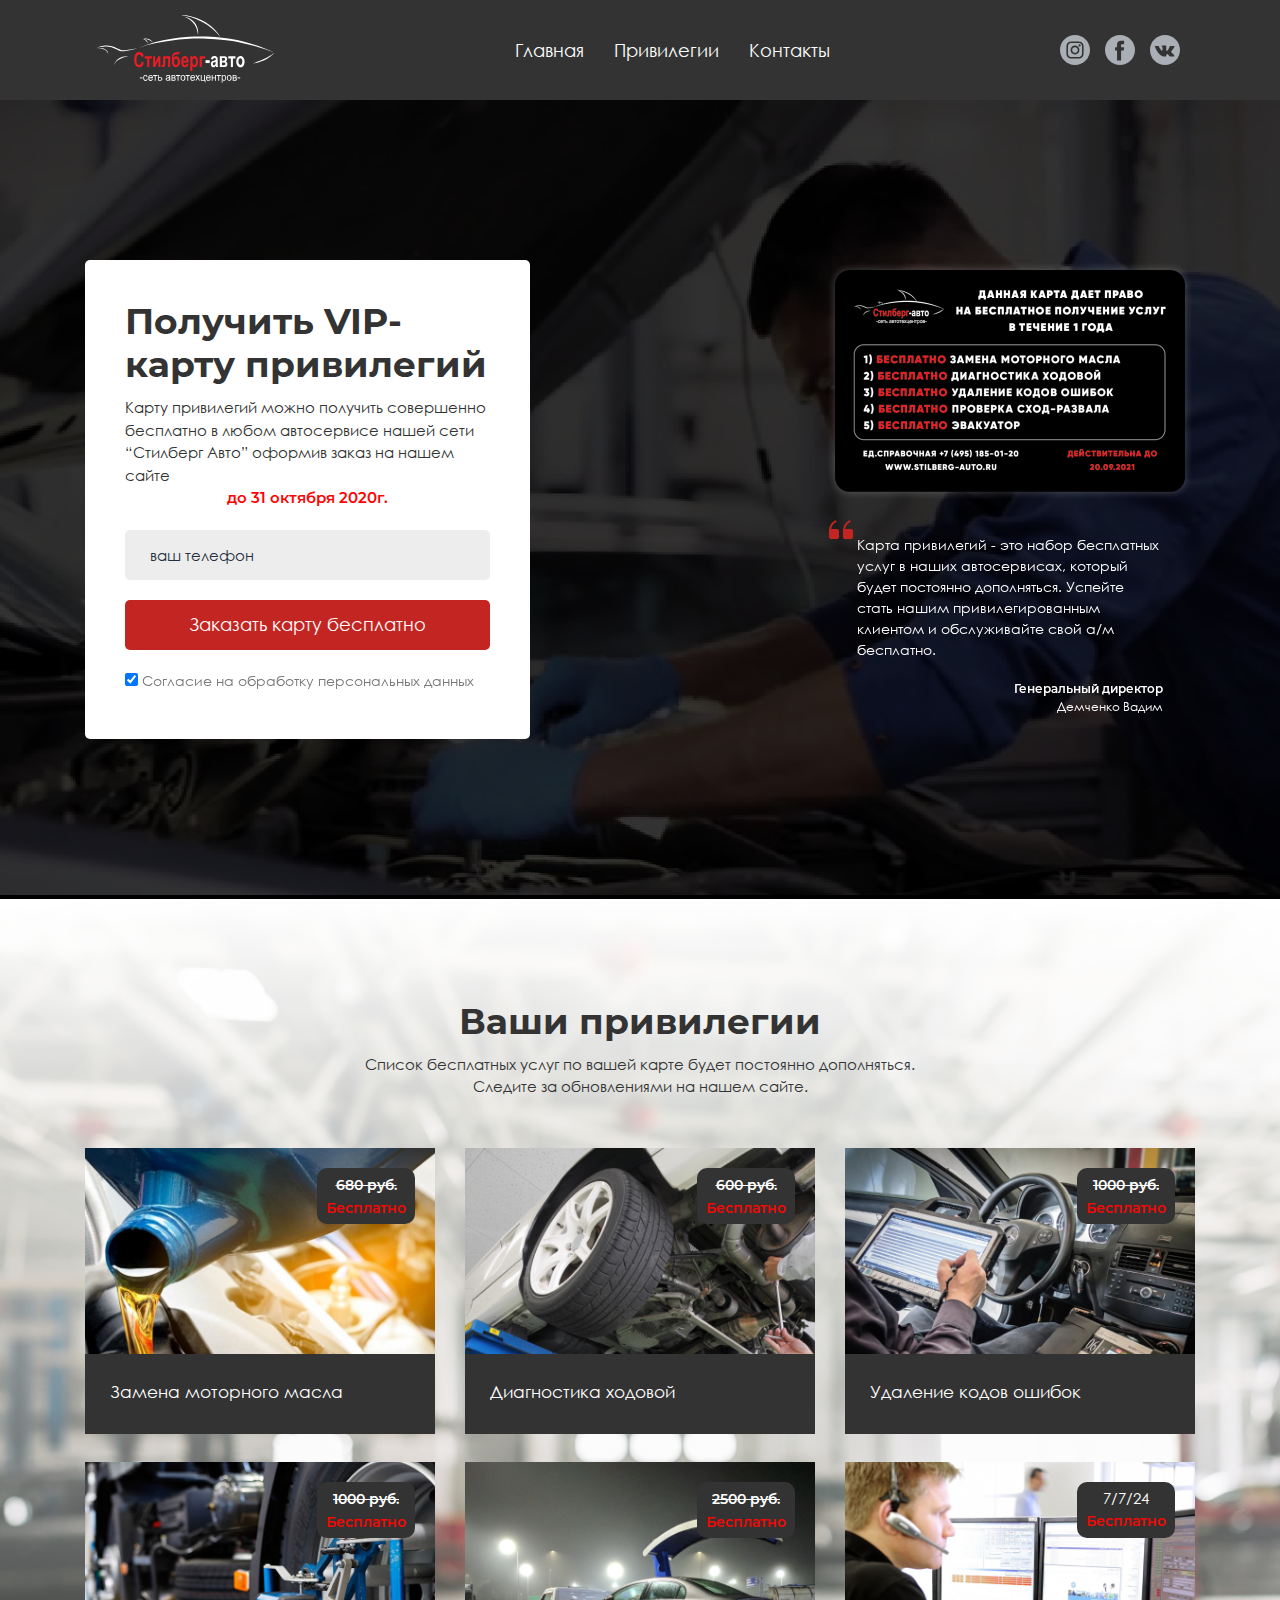
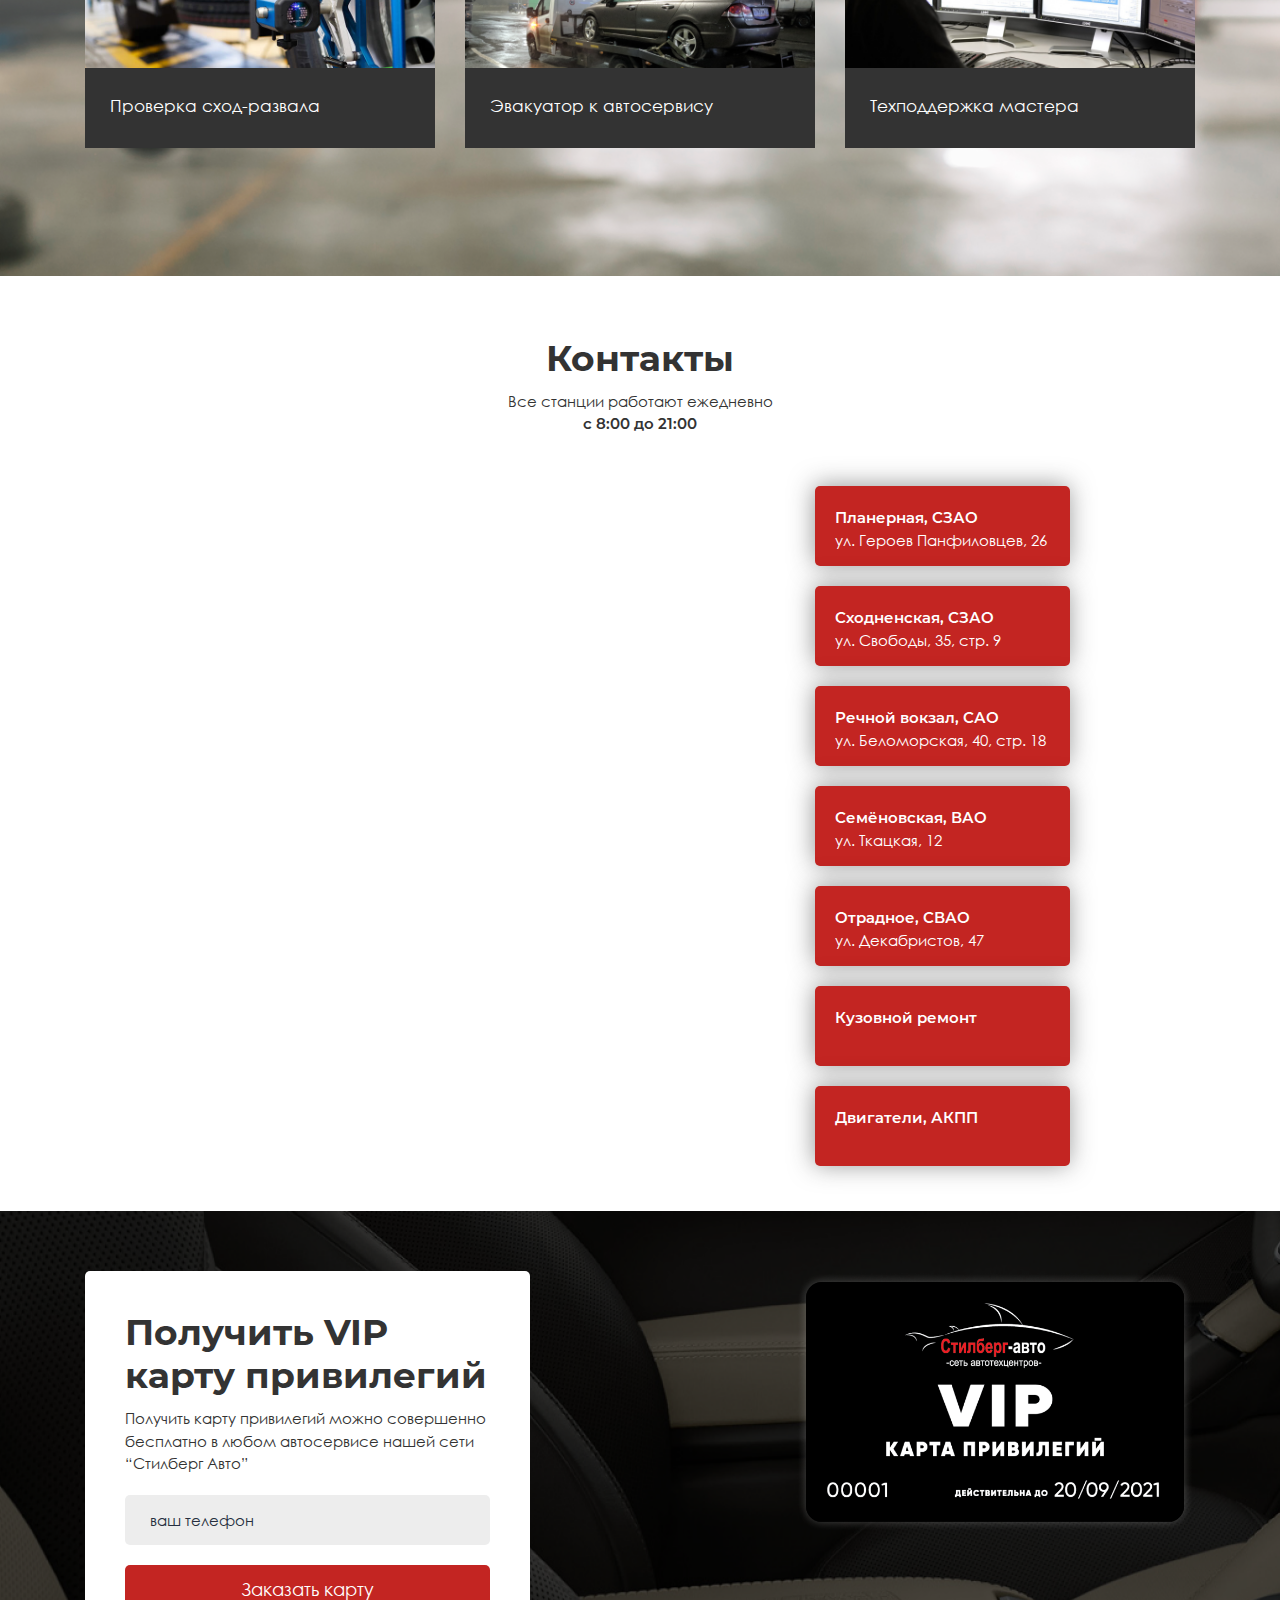
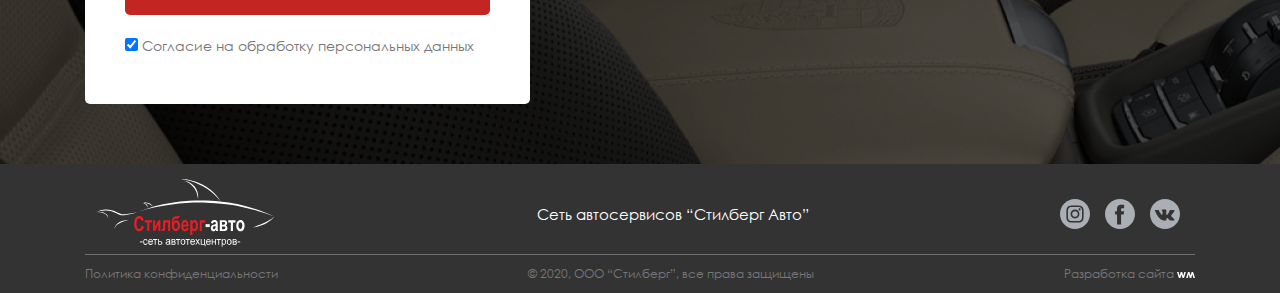
==== index.html @ 97302e5d "start" ====
<!doctype html>
<html lang="ru-RU">
  <head>
    <!-- Required meta tags -->
    <meta charset="UTF-8">
    <meta name="viewport" content="width=device-width, initial-scale=1, shrink-to-fit=no">

    <!-- Bootstrap CSS -->
    <link rel="stylesheet" href="https://maxcdn.bootstrapcdn.com/bootstrap/4.0.0/css/bootstrap.min.css" integrity="sha384-Gn5384xqQ1aoWXA+058RXPxPg6fy4IWvTNh0E263XmFcJlSAwiGgFAW/dAiS6JXm" crossorigin="anonymous">
    <link rel="stylesheet" id="my-style-css" href="../css/style.css?ver=1.0.1" media="all">
    <link rel="stylesheet" id="my-media-css" href="../css/media.css?ver=1.0.1" media="all">
<!-- Yandex.Metrika counter -->
<script type="text/javascript" >
   (function(m,e,t,r,i,k,a){m[i]=m[i]||function(){(m[i].a=m[i].a||[]).push(arguments)};
   m[i].l=1*new Date();k=e.createElement(t),a=e.getElementsByTagName(t)[0],k.async=1,k.src=r,a.parentNode.insertBefore(k,a)})
   (window, document, "script", "https://mc.yandex.ru/metrika/tag.js", "ym");

   ym(66832330, "init", {
        clickmap:true,
        trackLinks:true,
        accurateTrackBounce:true,
        webvisor:true
   });
</script>
<noscript><div><img src="https://mc.yandex.ru/watch/66832330" style="position:absolute; left:-9999px;" alt="" /></div></noscript>
<meta name="yandex-verification" content="88c72ab38e4fb3da" />
<!-- /Yandex.Metrika counter -->
    
    <title>VIP карта привилегий сети автосервисов Стилберг Авто</title>
    <script src="https://ajax.googleapis.com/ajax/libs/jquery/1.9.1/jquery.min.js"></script>
    <script src="feedback/js/feedback.js"></script>
    <script src="feedback/js/jquery.arcticmodal.js"></script>
    <script src="feedback/js/jquery.jgrowl.js"></script>
	<script type="text/javascript">
	$(document).ready(function() {
		$(document).on('click', '.modal_btn', function(){
			$('#small-modal').arcticmodal();
		});
	});
    </script>
    <link rel="stylesheet" type="text/css" href="feedback/css/jquery.arcticmodal.css">
    <link rel="stylesheet" type="text/css" href="feedback/css/jquery.jgrowl.css">
    <link rel="stylesheet" href="https://cdnjs.cloudflare.com/ajax/libs/font-awesome/4.7.0/css/font-awesome.min.css">
  </head>
  <body class="body">
    <section class="bt_top">
    <script>
      $(document).ready(function() { 
        var button = $('#button-up');	
        $(window).scroll (function () {
          if ($(this).scrollTop () > 300) {
            button.fadeIn();
          } else {
            button.fadeOut();
          }
      });	 
      button.on('click', function(){
      $('body, html').animate({
      scrollTop: 0
      }, 800);
      return false;
      });		 
      });
      </script>	
    <div id="button-up">
      <i class="fa fa-chevron-up"></i>	
  </div>
</section>
      <header class="header" id="header">
      <div class="container">
        <div class="row">
  <div class="col-12">
    <div class="header__content">
      <div class="header__left1">
        <a href="/">Стилберг-Авто</a>
      </div>  

      <div class="header__left">
        <a href="/"><img src="../images/logo-01.svg"></a>
      </div>  
    <nav class="header__center">
      <ul class="main-menu__list">
        <li class="main-menu__item">
          <a href="/" class="main-menu__link">Главная</a>
        </li>
        <li class="main-menu__item">
          <a href="../#privileg" class="main-menu__link">Привилегии</a>
        </li>
        <li class="main-menu__item">
          <a href="../#contacts" class="main-menu__link">Контакты</a>
        </li>
      </ul>
    </nav>
    <div class="header__right">
      <a href="https://www.instagram.com/stilberg_auto/" class="header__right__social__link" target="_blank">
      <img src="../images/social__instagram.svg"></a>
      <a href="https://www.facebook.com/groups/stilberg.auto/" class="header__right__social__link" target="_blank">
        <img src="../images/social__facebook.svg"></a>
        <a href="https://vk.com/stilberg.auto" class="header__right__social__link" target="_blank">
          <img src="../images/social__vk.svg"></a>
        
    </div>
  </div>
  </div>
        </div>
      </div>  
      </header>
      
  <section class="intro">
    <div class="video-bg">
      <video data-src="/images/01.webm" class="resize-element" autoplay loop muted playsinline width="1920" height="920">
        <source src="/images/01.mp4" type="video/mp4">
        <source src="/images/01.webm" type="video/webm">
      </video>
    </div><div class="container">
  <div class="row">
    <div class="col-12">
    <div class="intro__top">
      <div class="intro__right1">
        <img src="../images/vip-card.png" style="width: 370px; height: 242px;">
        <div class="slogan"><img src="../images/quotes.svg">
          <div class="gendir">Карта привилегий - это набор бесплатных услуг в наших автосервисах, который будет постоянно дополняться. Успейте стать нашим привилегированным клиентом и обслуживайте свой а/м бесплатно.
            <div class="podpis"><span style="font-family: 'Montserrat SemiBold';">Генеральный директор</span><br/>
              Демченко Вадим</div>
            </div>
            
        </div>
      </div>

      <div class="intro__left">
        <div class="form__title">Получить VIP-карту привилегий</div>
        <div class="form__subtitle">Карту привилегий можно получить совершенно бесплатно в любом автосервисе нашей сети “Стилберг Авто” оформив заказ на нашем сайте <br/><div style="text-align: center;"><span style="font-family: 'Montserrat SemiBold'; color: rgb(255, 2, 2);">до 31 октября 2020г.</span></div></div>
        <form action="" name="form-1"> 
          <fieldset>
                    <input type="text" class="input_phone tell" name="tell" placeholder="ваш телефон">
                    <input class="button feedback" name="send" type="button" value="Заказать карту бесплатно" onclick="ym(66832330,'reachGoal','goal'); return true;">
        </fieldset>
        
        <div class="soglasie">
          <label class="checkbox">
            <input type="checkbox" value="да" name="checkbox" checked="checked">
        </label>
        <a style="color: #787676;" href="../privacy/">Согласие на обработку персональных данных</a></div></form>
</div>
      <div class="intro__right">
        <img src="../images/vip-card.png" style="width: 370px; height: 242px;">
        <div class="slogan"><img src="../images/quotes.svg">
          <div class="gendir">Карта привилегий - это набор бесплатных услуг в наших автосервисах, который будет постоянно дополняться. Успейте стать нашим привилегированным клиентом и обслуживайте свой а/м бесплатно.
            <div class="podpis"><span style="font-family: 'Montserrat SemiBold';">Генеральный директор</span><br/>
              Демченко Вадим</div>
            </div>
            
        </div>
      </div>
    </div>  
    </div>
  </div>
</div>
  </section>
  <section class="privileg" id="privileg">
    <div class="container">
      <div class="row">
        <div class="col-12">
          <div class="title">Ваши привилегии</div>
          <div class="subtitle">Список бесплатных услуг по вашей карте будет постоянно дополняться.<br/> Следите за обновлениями на нашем сайте.</div>
        </div>
      </div>
    </div>
    <div class="container">
      <div class="row">            
        <div class="col-12 col-sm-12 col-md-6 col-lg-4">
          <div class="oil_p priv_p"><div class="free"><span class="old">680 руб.</span> <span class="bpltn">Бесплатно</span></div><div class="blya"><div class="title-bg"><div class="uslugi">Замена моторного масла</div></div></div>
        </div></div>
        <div class="col-12 col-sm-12 col-md-6 col-lg-4">
          <div class="diag_p priv_p"><div class="free"><span class="old">600 руб.</span> <span class="bpltn">Бесплатно</span></div><div class="blya"><div class="title-bg"><div class="uslugi">Диагностика ходовой</div></div></div>
        </div></div>
        <div class="col-12 col-sm-12 col-md-6 col-lg-4">
          <div class="oshib_p priv_p"><div class="free"><span class="old">1000 руб.</span> <span class="bpltn">Бесплатно</span></div><div class="blya"><div class="title-bg"><div class="uslugi">Удаление кодов ошибок</div></div></div>
        </div></div>
        <div class="col-12 col-sm-12 col-md-6 col-lg-4">
          <div class="shod_p priv_p"><div class="free"><span class="old">1000 руб.</span> <span class="bpltn">Бесплатно</span></div><div class="blya"><div class="title-bg"><div class="uslugi">Проверка сход-развала</div></div></div>
        </div></div>
        <div class="col-12 col-sm-12 col-md-6 col-lg-4">
          <div class="evak_p priv_p"><div class="free"><span class="old">2500 руб.</span> <span class="bpltn">Бесплатно</span></div><div class="blya"><div class="title-bg"><div class="uslugi">Эвакуатор к автосервису</div></div></div>
        </div></div>
        <div class="col-12 col-sm-12 col-md-6 col-lg-4">
          <div class="podd_p priv_p"><div class="free"><span>7/7/24</span> <span class="bpltn">Бесплатно</span></div><div class="blya"><div class="title-bg"><div class="uslugi">Техподдержка мастера</div></div></div>
        </div></div>    
  </div>
    </div>
      </section>
  <section class="contacts" id="contacts">
        <div class="container">
          <div class="row">
            <div class="col-12">
              <div class="title">Контакты</div>
              <div class="subtitle">Все станции работают ежедневно  <br/><span style="font-family: 'Montserrat SemiBold';">с 8:00 до 21:00</span><h5 style="color: #f50505;" id="result"></h5></div>
              
            </div>
          </div>
        </div>
          

          <script src="https://api-maps.yandex.ru/2.1?apikey=cd802a21-f28a-44de-ae68-65e94659f142&load=package.full&lang=ru_RU">
          </script>
          
          <script type="text/javascript">
          
            ymaps.ready(init);
            function init() {
            var result = document.getElementById('result'), // для отладки
          
              // в этой версии координаты просто элементы массива (и они поменяны местами)
              destinations = {
                'Автосервис Речной вокзал': [55.865889, 37.484442],
                'Автосервис Южное Тушино': [55.842610, 37.443946],
                'Кузовной ремонт': [55.854587, 37.407780],
                'Автосервис Северное Тушино': [55.854587, 37.407780],
                'Автосервис Семёновская': [55.786095, 37.728011],
                'Автосервис Отрадное': [55.858837, 37.622747],
                'Двигатели, АКПП': [55.865889, 37.484442]
              },
              // Создание экземпляра карты и его привязка к контейнеру с
              // заданным id ("map").
              myMap = new ymaps.Map('map', {
                // При инициализации карты обязательно нужно указать
                // её центр и коэффициент масштабирования.
                center: destinations['Автосервис Речной вокзал'], // Москва
                zoom: 13,
                controls: ['default', 'routeButtonControl'],
              });
          
              myMap.behaviors.disable('scrollZoom');
          // Размещение геообъекта на карте.
          myMap.geoObjects.add(new ymaps.Placemark([55.865889, 37.484442], {
                balloonContent: 'Автосервис<br>на Беломорской<br><a class="tell" href="tel:+7 (495) 181-10-61"><strong>+7 (495) 181-10-61</strong></a>'
              }, {
                iconColor: 'red'
              }))
              .add(new ymaps.Placemark([55.842610, 37.443946], {
                balloonContent: 'Автосервис<br>Сходненская<br><a class="tell" href="tel:+7 (495) 255-52-94"><strong>+7 (495) 255-52-94</strong></a>'
              }, {
                iconColor: 'red'
              }))
              .add(new ymaps.Placemark([55.854587, 37.407780], {
                balloonContent: 'Автосервис<br>Планерная<br><a class="tell" href="tel:+7 (495) 255-52-93"><strong>+7 (495) 255-52-93</strong></a>'
              }, {
                iconColor: 'red'
              }))
              .add(new ymaps.Placemark([55.786095, 37.728011], {
                balloonContent: 'Автосервис<br>Семёновская<br><a class="tell" href="tel:+7 (495) 021-11-13"><strong>+7 (495) 021-11-13</strong></a>'
              }, {
                iconColor: 'red'
              }))
              .add(new ymaps.Placemark([55.858837, 37.622747], {
                balloonContent: 'Автосервис<br>Отрадное<br><a class="tell" href="tel:+7 (495) 106-11-67"><strong>+7 (495) 106-11-67</strong>'
              }, {
                iconColor: 'red'
              }))

              ;
            // все ок
            //result.textContent = 'map init';
          
            // куда скакать
            function clickGoto() {
          
              // город
              var pos = this.getAttribute('data-goto'); // или this.getAttribute('title')
              result.textContent = pos;
          
              // переходим по координатам
              myMap.panTo(destinations[pos], {
                flying: 1
              });
          
              return false;
            }
          
            // навешиваем обработчики
            var col = document.getElementsByClassName('goto');
            for (var i = 0, n = col.length; i < n; ++i) {
              col[i].onclick = clickGoto;
              result.textContent = 'Автосервис Речной вокзал';
            }
          }
          </script>
<div class="map">	
	<div class="wrp">
		<a href="#\" class="goto" data-goto="Автосервис Северное Тушино" title="Северное Тушино"><div id="btm" class="map-box">
      <span style="font-family: 'Montserrat SemiBold';">Планерная, СЗАО</span><br/>
      <span>ул. Героев Панфиловцев, 26</span>
    </div></a>
    <a href="#\" class="goto" data-goto="Автосервис Южное Тушино" title="Южное Тушино"><div id="btm" class="map-box2">
      <span style="font-family: 'Montserrat SemiBold';">Сходненская, СЗАО</span><br/>
      <span>ул. Свободы, 35, стр. 9</span>
    </div></a>
    <a href="#\" class="goto" data-goto="Автосервис Речной вокзал" title="Речной вокзал"><div id="btm" class="map-box3">
      <span style="font-family: 'Montserrat SemiBold';">Речной вокзал, САО</span><br/>
      <span>ул. Беломорская, 40, стр. 18</span>
		</div></a>
    <a href="#\" class="goto" data-goto="Автосервис Семёновская" title="Семёновская"><div id="btm" class="map-box4">
      <span style="font-family: 'Montserrat SemiBold';">Семёновская, ВАО</span><br/>
      <span>ул. Ткацкая, 12</span>
		</div></a>
    <a href="#\" class="goto" data-goto="Автосервис Отрадное" title="Отрадное"><div id="btm" class="map-box5">
      <span style="font-family: 'Montserrat SemiBold';">Отрадное, СВАО</span><br/>
      <span>ул. Декабристов, 47</span>
		</div></a>
    <a href="#\" class="goto" data-goto="Кузовной ремонт" title="Кузовной ремонт"><div id="btm" class="map-box6">
      <span style="font-family: 'Montserrat SemiBold';">Кузовной ремонт</span><br/>      
		</div></a>
    <a href="#\" class="goto" data-goto="Двигатели, АКПП" title="Двигатели, АКПП"><div id="btm" class="map-box7">
      <span style="font-family: 'Montserrat SemiBold';">Двигатели, АКПП</span><br/>      
		</div></a>


	</div>
	<div id="map"></div>
</div>            
            
            
            
        </section> 
  <section class="post">
          <div class="container">
            <div class="row">
              <div class="col-12">
                <div class="intro__top">
                  <div class="intro__bottom">
                    <div class="form__title">Получить VIP карту привилегий</div>
                    <div class="form__subtitle">Получить карту привилегий можно совершенно бесплатно в любом автосервисе нашей сети “Стилберг Авто”</div>
                    <form action="" name="form-1"> 
                      <fieldset>
                                <input type="text" class="input_phone tell" name="tell" placeholder="ваш телефон">
                                <input class="button feedback" name="send" type="button" value="Заказать карту" onclick="ym(66832330,'reachGoal','goal1'); return true;">
                    </fieldset>
                    
                    <div class="soglasie">
                      <label class="checkbox">
                        <input type="checkbox" value="да" name="checkbox" checked="checked">
                    </label>
                    <a style="color: #787676;" href="../privacy/">Согласие на обработку персональных данных</a></div></form>
                              </div>
                  <div class="bibika">
                  
                  </div>
                </div>  
              
              </div>
            </div>
          </div>
  </section>  
  <section class="footer">
    <div class="container">
      <div class="row">
        <div class="col-12">
          <div class="header__content">
            <div class="header__left2">
              <a href="/"><img src="../images/logo-01.svg"></a>
            </div>  
          <div class="f_title">Сеть автосервисов “Стилберг Авто”</div>
          <div class="header__right">
            <a href="https://www.instagram.com/stilberg_auto/" class="header__right__social__link" target="_blank">
            <img src="../images/social__instagram.svg"></a>
            <a href="https://www.facebook.com/groups/stilberg.auto/" class="header__right__social__link" target="_blank">
              <img src="../images/social__facebook.svg"></a>
              <a href="https://vk.com/stilberg.auto" class="header__right__social__link" target="_blank">
                <img src="../images/social__vk.svg"></a>
              
          </div>
        </div>  
        <div class="line"></div>
<div class="copyright"><div><a style="color: #787676;" href="../privacy/">Политика конфиденциальности</a></div><div>© 2020, ООО “Стилберг”, все права защищены</div>
<a href="https://gloomberg.ru/" target="_blank" style="color: #787676;"  onclick="ym(66832330,'reachGoal','goal2'); return true;"><div>Разработка сайта <img style="width: 18px; height: 6px;" src="../images/webMACTEP.svg"></div></a>
        </div>
      </div>
    </div>
    </div>
      </section> 



</body>
</html>
---- css/style.css ----
/*Fonts*/ 
@font-face {
	font-family: 'Century Gothic';
	src: url('../fonts/Century-Gothic.ttf') format('truetype');
}
@font-face {
	font-family: 'Century Gothic Bold';
	src: url('../fonts/Century-Gothic-Bold.ttf') format('truetype');
}
@font-face {
	font-family: 'Montserrat Bold';
	src: url('../fonts/Montserrat-Bold.otf') format('opentype');
}
@font-face {
	font-family: 'Montserrat SemiBold';
	src: url('../fonts/Montserrat-SemiBold.otf') format('opentype');
}

/*Specification*/
html, body {
    max-width: 100%;
    overflow-x: hidden;
}
button:active, button:hover, button:focus, 
input:active, input:hover, input:focus, 
textarea:active, textarea:hover, textarea:focus, .slick-slide{
    outline: 0;
    outline-offset: 0;
}
li{
	list-style-type: none;
}
body{
    font-family: 'Century Gothic';
    font-size: 15px;
	color: #333333;
}
input:-internal-autofill-selected {
    background-color: none !important;
    background-image: none !important;
    color: -internal-light-dark-color(black, white) !important;
}
ul{
	padding: 0;
	margin: 0;
}
a, a:hover{
	text-decoration: none;
    color: white;
}
.pushy{
	background: white !important;
	color: #262f40 !important;
}
.pushy a{
	color: #262f40 !important;
}
.pushy-link a{
	 display:block;
	  width:100%;
	  height:100%; 	  
}
.pushy-link a:hover{
	color: #F56048 !important;
}
.pushy-btn{
    display: none;
}
::-webkit-input-placeholder {
	text-align:left;
}
:-moz-placeholder { /* Firefox 18- */
   text-align:left;  
}
::-moz-placeholder {  /* Firefox 19+ */
   text-align:left; 
}
:-ms-input-placeholder {  
   text-align:left; 
}
::-webkit-input-placeholder { /* WebKit browsers */
    color:    #262f40;
}
:-moz-placeholder { /* Mozilla Firefox 4 to 18 */
    color:    #262f40;
}
::-moz-placeholder { /* Mozilla Firefox 19+ */
    color:    #262f40;
}
:-ms-input-placeholder { /* Internet Explorer 10+ */
    color:    #262f40;
}
.relative{
    position: relative;
}
/*header*/
.header{
    background: #333333;
    color: white; 
    padding: 10px 0 10px 0;
}
.header__content{
    display: flex;
    align-items: center;
    justify-content: space-between;
}

.main-menu__list{
	display: flex;
    align-items: center;
    justify-content: center;
}
.main-menu__item{
	margin-right: 30px;
	font-size: 18px;
}
.main-menu__item:last-child{
    margin-right: 0;
}
.main-menu__link{
    color: white;
    font-family: 'Century Gothic';
}
.main-menu__link:hover{
    color: #F56048;
    transition: 0.2s;
}
.header__right{
    display: flex;
    align-items: center;
}
.header__right__social__link{
margin-right: 15px;
}
.intro{	
    /*background-image: url(../images/header__bg.png);
    background-repeat: no-repeat;
	background-position: center 0;
	background-size: auto 100%;*/
	background-color: #000;
	padding: 160px 0 160px 0;
}
.intro__top{	
	display: flex;
	justify-content: space-between;

}
.intro__left{	
		width: 445px;
		border-radius: 5px;
		background-color: #ffffff;
		padding: 40px;
	
}
.intro__bottom{	
	width: 445px;
	border-radius: 5px;
	background-color: #ffffff;
	padding: 40px;

}

.form__title{
	font-family: 'Montserrat Bold';
	font-style: normal;
	font-weight: 600;
	font-size: 36px;
	line-height: 1.2;
	color: #333333;
}
.form__subtitle{
	margin-top: 10px;
}
.input_phone{
	background-color: #EDEDED;
	border: none;
	margin-top: 20px;
	width: 100%;
	height: 50px;
	border-radius: 5px;
	padding-left: 25px;
}
.button{
	border: none;
	width: 100%;
    height: 50px;
    border-radius: 5px;
	background-color: #c32522;
  font-size: 18px;
  color: #ffffff;
  margin-top: 20px;
}
.button:hover{
	background-color: #333333;
}
.soglasie{
	margin-top: 20px;
	font-size: 14px;
}
.s_link{
	color: #c32522;
}
.s_link:hover{
	color: #36b105;
}
.slogan{
	display: flex;
	align-items: flex-start;
    margin-bottom: 10px;
}
.gendir{
	font-size: 14px;
	width: 306px;
	color: #fff;
	margin-top: 20px;
}
.podpis{
	font-size: 12px;
	text-align: right;
	margin-top: 20px;
}
.privileg{
	background-image: url(../images/bg_privileg.png);
	background-position: center 0;
	background-size: auto 100%;
    padding: 100px 0 130px 0;
}
.title{
	text-align: center;	
    font-family: 'Montserrat Bold';
    font-style: normal;
    font-weight: 600;
    font-size: 36px;
    line-height: 44px;
}
.subtitle{
	text-align: center;	
	margin-top: 10px;
	margin-bottom: 20px;
}
.priv_p{
	position: relative;
	height: 284px;
    color: white;
	margin-top: 30px;
	padding-top: 20px;
}
.oil_p{
	background-image: url(../images/oil.png);
	background-size: 100%;
}
.diag_p{
	background-image: url(../images/diag.png);
	background-size: 100%;
}
.oshib_p{
	background-image: url(../images/oshib.png);
	background-size: 100%;
}
.shod_p{
	background-image: url(../images/shod.png);
	background-size: 100%;
}
.evak_p{
	background-image: url(../images/evak.png);
	background-size: 100%;
}
.podd_p{
	background-image: url(../images/podd.png);
	background-size: 100%;
}
.title-bg {
	width: 100%;
	height: 80px;
	/*opacity: 0.9;*/
	background-color: #333333;
	padding: 25px;	
  }
.uslugi{
  font-size: 17px;
}
.free {
	width: 98px;
	height: 56px;
	border-radius: 10px;
	background-color: #333333;
	margin-left: auto;
	margin-right: 20px;
	text-align: center;
	padding-top: 5px;
}  
.blya{
	height: 210px;
	display: flex;
	align-items: flex-end;
	justify-content: center;	
}
.old{
	text-decoration-line: line-through;
	font-size: 14px;
	font-family: 'Montserrat SemiBold';
}
.bpltn{
	font-size: 14px;
	font-family: 'Montserrat SemiBold';
	color: #f00905;
}
.contacts{
	padding-top: 60px;
}
.maps{
	display: flex;
	align-items: flex-end;
	justify-content: center;	

}
.services{
	width: 255px;
	height: 80px;
	border-radius: 5px;
	border: solid 1px #ffffff;
	background-color: #c32522;
	z-index: 100;
}
.wrp {
	max-width: 900px;
	margin: 0 auto;
	position: relative;
}
.map-box { 
	position: absolute;
	top: 30px;
	right: 20px; 
	padding: 20px;
	width: 255px;
	height: 80px;
	border-radius: 5px;
	background-color: #c32522;	z-index: 100;
	box-shadow: -1px -1px 24px 0px rgba(50, 50, 50, 0.5);
	color: #ffffff;
}
.map-box2 { 
	position: absolute;
	top: 130px;
	right: 20px; 
	padding: 20px;
	width: 255px;
	height: 80px;
	border-radius: 5px;
	background-color: #c32522;	z-index: 100;
	box-shadow: -1px -1px 24px 0px rgba(50, 50, 50, 0.5);
	color: #ffffff;
}
.map-box3 { 
	position: absolute;
	top: 230px;
	right: 20px; 
	padding: 20px;
	width: 255px;
	height: 80px;
	border-radius: 5px;
	background-color: #c32522;	z-index: 100;
	box-shadow: -1px -1px 24px 0px rgba(50, 50, 50, 0.5);
	color: #ffffff;
}
.map-box4 { 
	position: absolute;
	top: 330px;
	right: 20px; 
	padding: 20px;
	width: 255px;
	height: 80px;
	border-radius: 5px;
	background-color: #c32522;	z-index: 100;
	box-shadow: -1px -1px 24px 0px rgba(50, 50, 50, 0.5);
	color: #ffffff;
}
.map-box5 { 
	position: absolute;
	top: 430px;
	right: 20px; 
	padding: 20px;
	width: 255px;
	height: 80px;
	border-radius: 5px;
	background-color: #c32522;	z-index: 100;
	box-shadow: -1px -1px 24px 0px rgba(50, 50, 50, 0.5);
	color: #ffffff;
}
.map-box6 { 
	position: absolute;
	top: 530px;
	right: 20px; 
	padding: 20px;
	width: 255px;
	height: 80px;
	border-radius: 5px;
	background-color: #c32522;	z-index: 100;
	box-shadow: -1px -1px 24px 0px rgba(50, 50, 50, 0.5);
	color: #ffffff;
}
.map-box7 { 
	position: absolute;
	top: 630px;
	right: 20px; 
	padding: 20px;
	width: 255px;
	height: 80px;
	border-radius: 5px;
	background-color: #c32522;	z-index: 100;
	box-shadow: -1px -1px 24px 0px rgba(50, 50, 50, 0.5);
	color: #ffffff;
}
#btm:hover{
	background-color: #333;
}
#map {
	width: 100%; 
	height: 755px;
}
.post{
	background-image: url(../images/header__bg.png);
	background-color: #101010;
	padding: 60px 0 60px 0;

}
.bibika{
	background: url(../images/~vip-card.png) no-repeat;
	background-size: contain;
	width: 400px;
}
.footer{
	background-color: #333333;
	padding: 10px 0 10px 0;
}
.f_title{
	color: #ffffff;
	text-align: center;
}
.line{
	width: 100%;
	border-bottom: 1px solid #6e6e6e;
}
.copyright{
	color: #787676;
	display: flex;
    align-items: center;
	justify-content: space-between;
	font-size: 12px;
	padding-top: 10px;
}
#button-up{
	display: none;
	position: fixed;
	left: 20px;
	bottom: 20px;			
	color: rgb(245, 3, 3);
	text-align: center;
	font-size: 40px;
	padding: 5px 15px 5px 15px;
	transition: .3s;
	z-index: 101;
	border-radius: 5px;

  }
   
  #button-up:hover{
	cursor: pointer;
	transition: .3s;
	color: #fff;
  }
  .privacy{
	  background-color: #fff;
	  padding: 40px;
  }
  .intro__right1{
	display: none;
	}
.intro__right{
	display: grid;
}
.header__left1{
	display: none;
	font-family: 'Montserrat SemiBold';
	font-size: 20px;
	margin-left: 20px;
}
.header__left{
  display: block;	
}
.video-bg video{
	position: absolute;
    top: 100px;
    left: 0;
    width: 100%;
   height: 795px;
    display: block;
    object-fit: cover;
    opacity: 0.2;
}
.tell{
	color: rgb(245, 3, 3);
}
.tell:hover{
	color: #333;
}
---- css/media.css ----
@media (max-width: 1199px){
  .form__title{
    font-size: 28px;
  }
  .video-bg video{
    height: 775px;
}
}
@media (max-width: 992px){
  .video-bg video{
    height: 1050px;
  }
  .bibika{
    display: none;    
}
.intro__top{
  flex-direction: column;
	align-items: center;
}
.post{
  padding: 60px 0 60px 0;

}
.intro{
  padding: 60px 0 60px 0;

}
.intro__right{
  display: none;
  }
  .intro__right1{
    display: block;
    }
    .podpis{
      margin-bottom: 20px;
    
    }
    
  }

@media (max-width: 768px){
  .video-bg video{
    height: 1045px;
  }
  .bibika{
    display: none;
  }
    .main-menu__list{
      display: none;
    }
    .sale__cont{
		max-width: 100%;
		width: 100%;
		padding-left: 0;
		padding-right: 0;
    }
    .intro__right{
      display: none;
      }
      .intro__right1{
        display: block;
        }
        .copyright{
          flex-flow: column;
        }
        .podpis{
          margin-bottom: 20px;
        
        }
        
              }
@media (max-width: 576px){
  .video-bg video{
    top: 50px;
    height: 1010px;
}

.main-menu__list{
    display: none;
}
.intro__left, .intro__bottom{	
  width: 370px;
  padding: 20px;

}
.form__title{
  font-size: 28px;
  text-align: center;
}
.form__subtitle{
  text-align: center;
}
.soglasie{
  font-size: 12px;
}
.f_title{
  display: none;

}
.map-box7, .map-box6, .map-box5, .map-box4, .map-box3, .map-box2, .map-box{
  width: 155px;
  font-size: 12px;
  padding: 10px;

} 
.intro__left{	
  background: linear-gradient(45deg, #EECFBA, #C5DDE8);
}
.copyright{
  flex-flow: column;
}
.intro__right{
display: none;
}
.intro__right1{
  display: block;
  }
.header__left{
  display: none;
}  
.header__left1{
	display: block;
}
.podpis{
  margin-bottom: 20px;

}
}
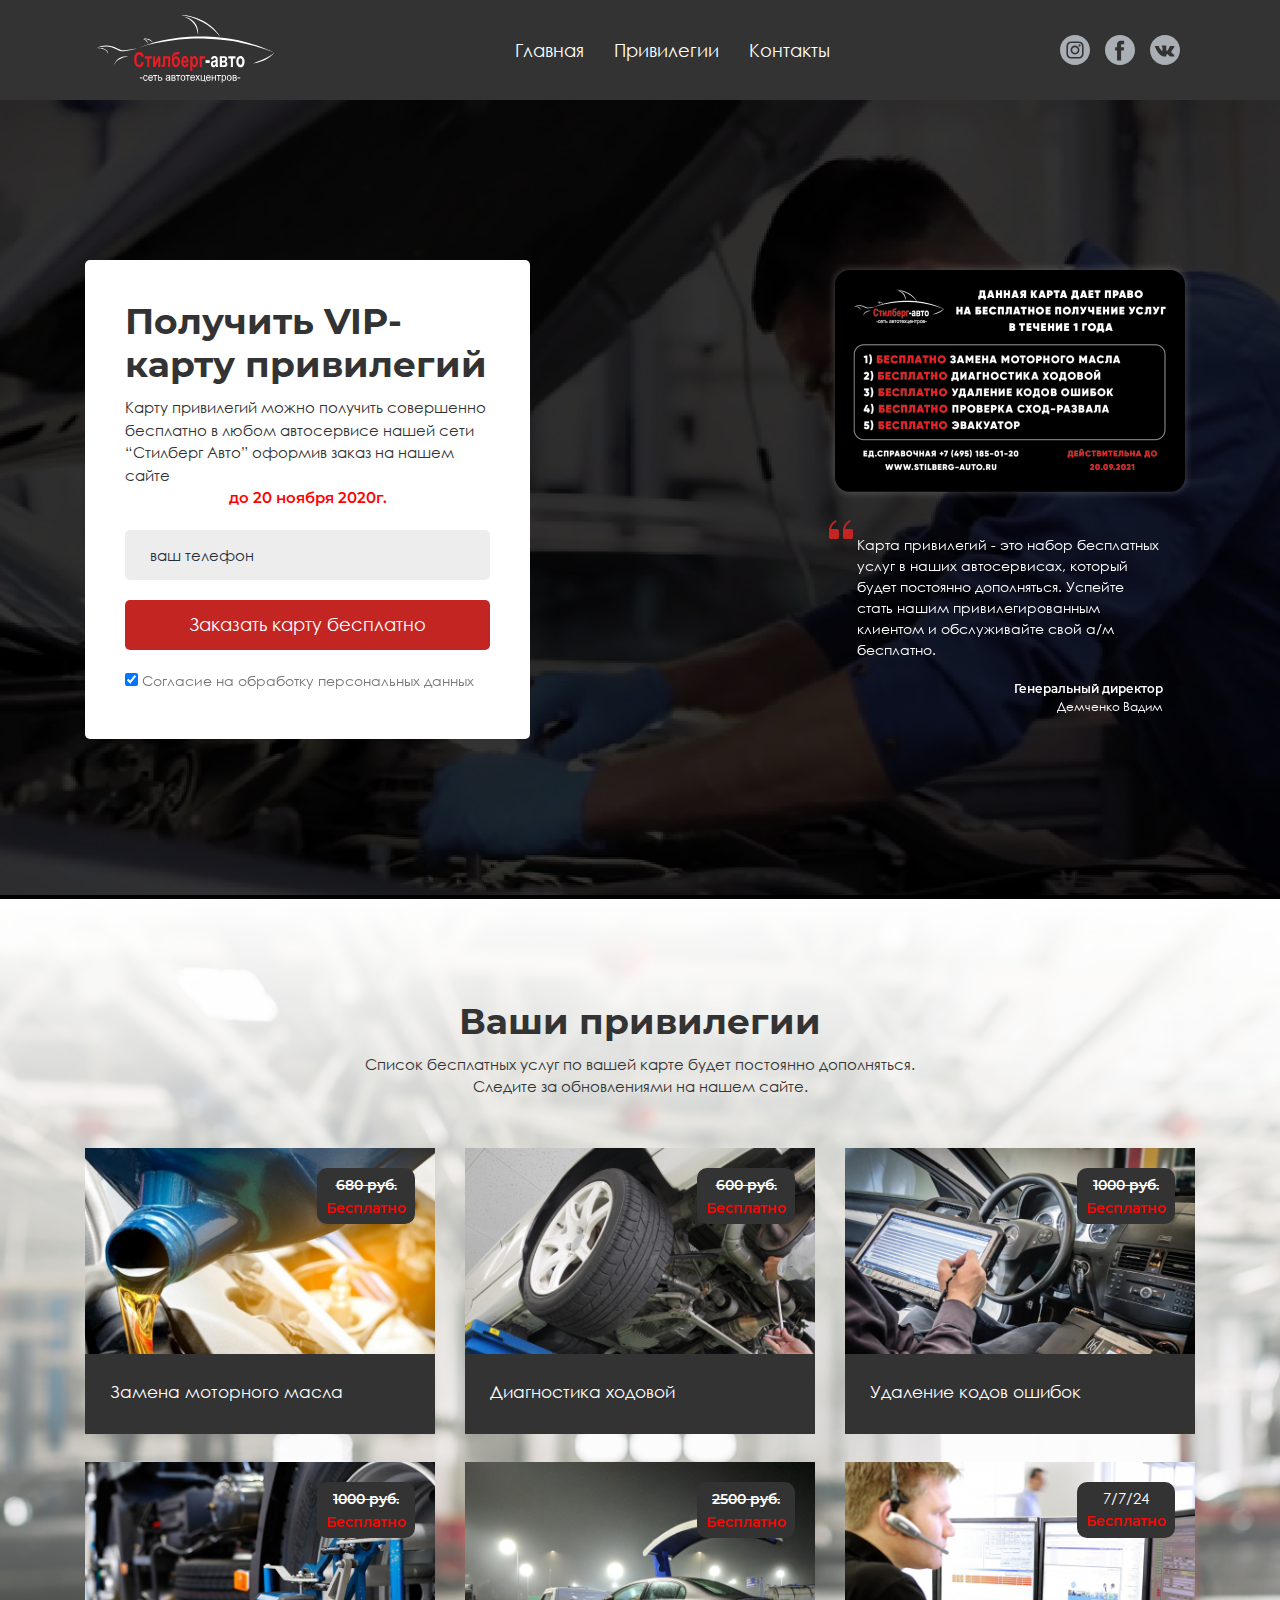
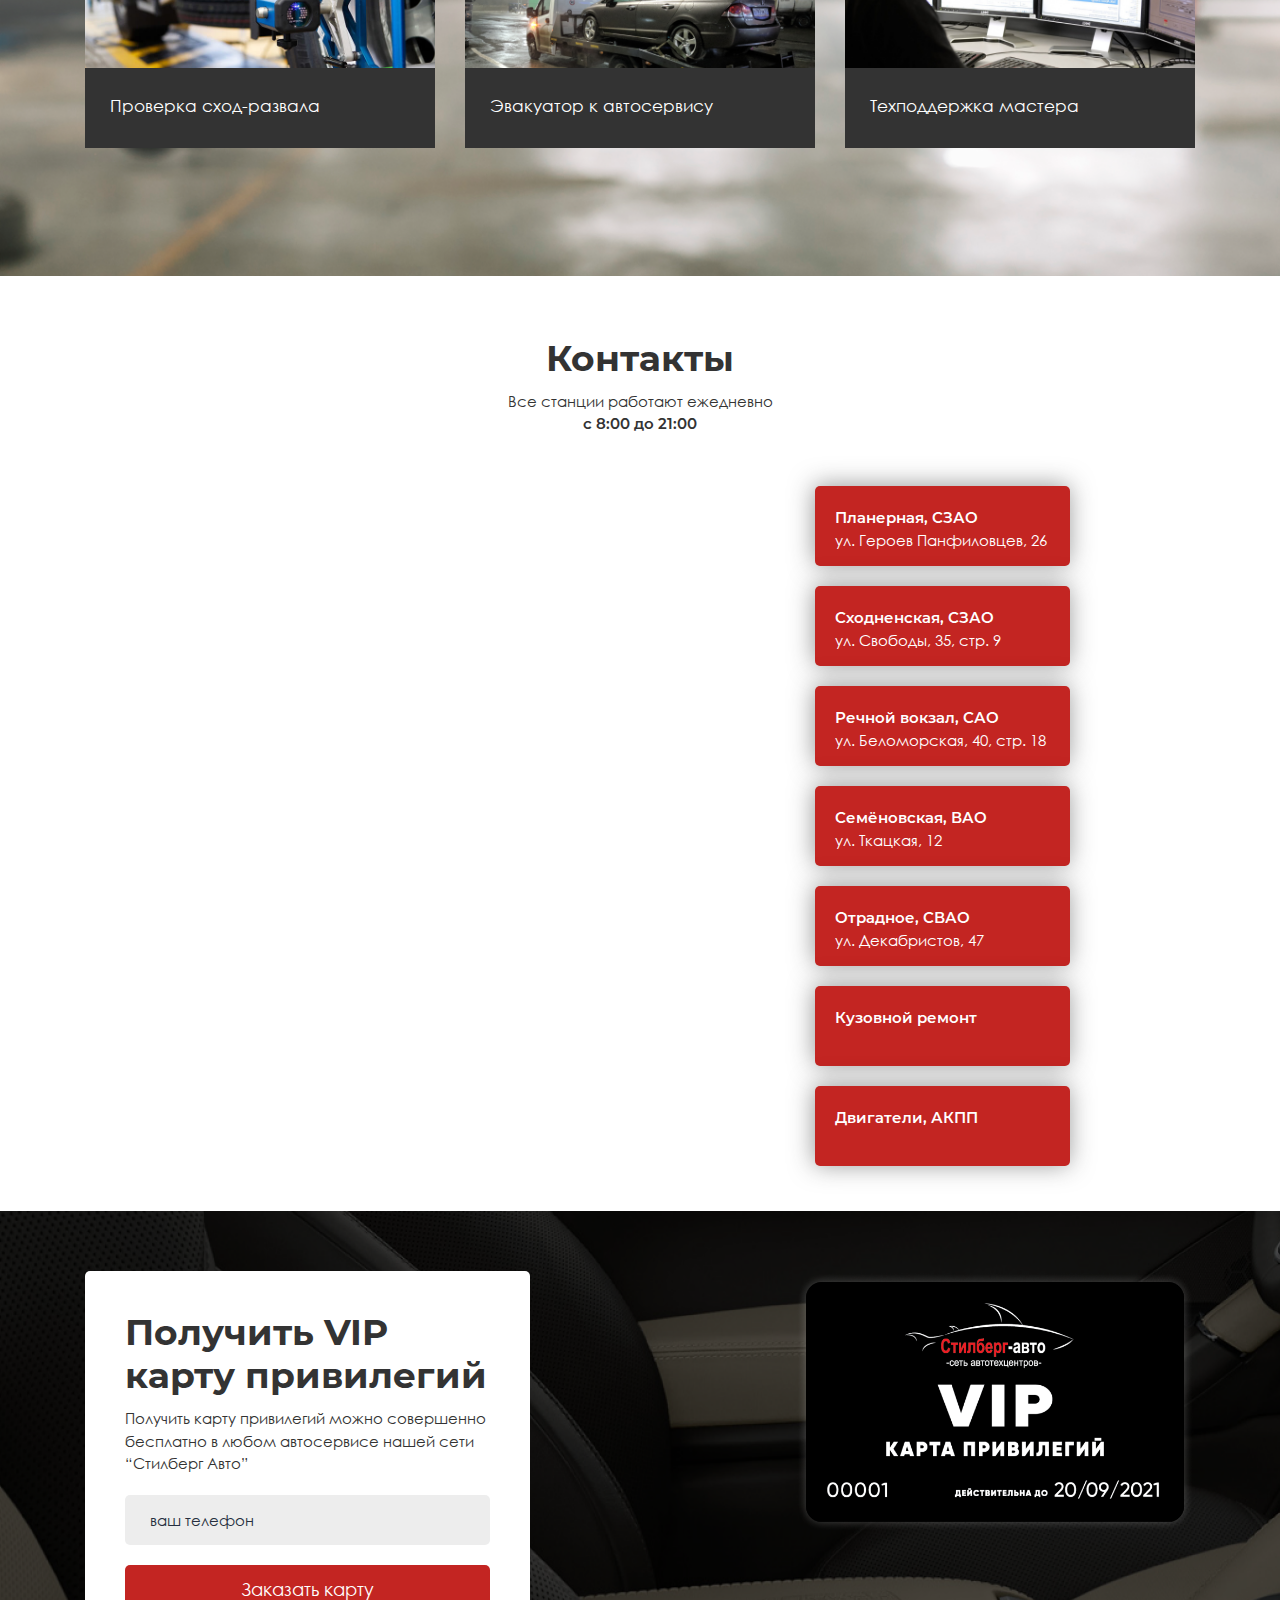
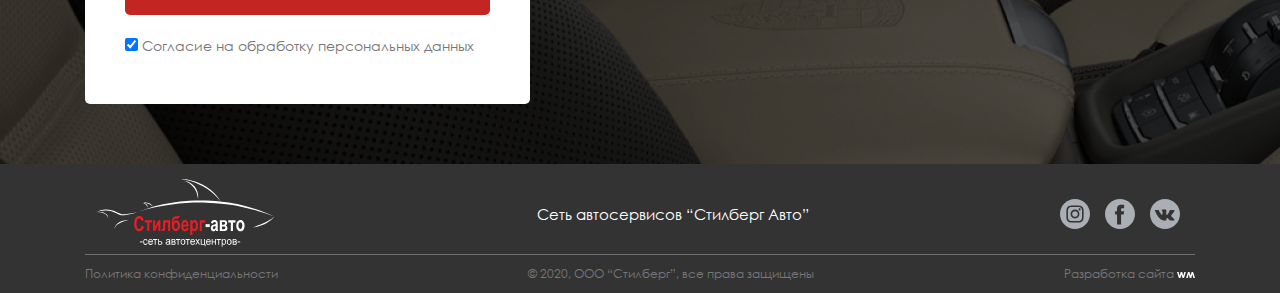
==== commit 43e816b8: "дата окончания акции" ====
--- a/index.html
+++ b/index.html
@@ -1,356 +1,442 @@
 <!doctype html>
 <html lang="ru-RU">
-  <head>
-    <!-- Required meta tags -->
-    <meta charset="UTF-8">
-    <meta name="viewport" content="width=device-width, initial-scale=1, shrink-to-fit=no">
-
-    <!-- Bootstrap CSS -->
-    <link rel="stylesheet" href="https://maxcdn.bootstrapcdn.com/bootstrap/4.0.0/css/bootstrap.min.css" integrity="sha384-Gn5384xqQ1aoWXA+058RXPxPg6fy4IWvTNh0E263XmFcJlSAwiGgFAW/dAiS6JXm" crossorigin="anonymous">
-    <link rel="stylesheet" id="my-style-css" href="../css/style.css?ver=1.0.1" media="all">
-    <link rel="stylesheet" id="my-media-css" href="../css/media.css?ver=1.0.1" media="all">
-<!-- Yandex.Metrika counter -->
-<script type="text/javascript" >
-   (function(m,e,t,r,i,k,a){m[i]=m[i]||function(){(m[i].a=m[i].a||[]).push(arguments)};
-   m[i].l=1*new Date();k=e.createElement(t),a=e.getElementsByTagName(t)[0],k.async=1,k.src=r,a.parentNode.insertBefore(k,a)})
-   (window, document, "script", "https://mc.yandex.ru/metrika/tag.js", "ym");
-
-   ym(66832330, "init", {
-        clickmap:true,
-        trackLinks:true,
-        accurateTrackBounce:true,
-        webvisor:true
-   });
-</script>
-<noscript><div><img src="https://mc.yandex.ru/watch/66832330" style="position:absolute; left:-9999px;" alt="" /></div></noscript>
-<meta name="yandex-verification" content="88c72ab38e4fb3da" />
-<!-- /Yandex.Metrika counter -->
-    
-    <title>VIP карта привилегий сети автосервисов Стилберг Авто</title>
-    <script src="https://ajax.googleapis.com/ajax/libs/jquery/1.9.1/jquery.min.js"></script>
-    <script src="feedback/js/feedback.js"></script>
-    <script src="feedback/js/jquery.arcticmodal.js"></script>
-    <script src="feedback/js/jquery.jgrowl.js"></script>
-	<script type="text/javascript">
-	$(document).ready(function() {
-		$(document).on('click', '.modal_btn', function(){
-			$('#small-modal').arcticmodal();
-		});
-	});
-    </script>
-    <link rel="stylesheet" type="text/css" href="feedback/css/jquery.arcticmodal.css">
-    <link rel="stylesheet" type="text/css" href="feedback/css/jquery.jgrowl.css">
-    <link rel="stylesheet" href="https://cdnjs.cloudflare.com/ajax/libs/font-awesome/4.7.0/css/font-awesome.min.css">
-  </head>
-  <body class="body">
-    <section class="bt_top">
+
+<head>
+  <!-- Required meta tags -->
+  <meta charset="UTF-8">
+  <meta name="viewport" content="width=device-width, initial-scale=1, shrink-to-fit=no">
+
+  <!-- Bootstrap CSS -->
+  <link rel="stylesheet" href="https://maxcdn.bootstrapcdn.com/bootstrap/4.0.0/css/bootstrap.min.css"
+    integrity="sha384-Gn5384xqQ1aoWXA+058RXPxPg6fy4IWvTNh0E263XmFcJlSAwiGgFAW/dAiS6JXm" crossorigin="anonymous">
+  <link rel="stylesheet" id="my-style-css" href="../css/style.css?ver=1.0.1" media="all">
+  <link rel="stylesheet" id="my-media-css" href="../css/media.css?ver=1.0.1" media="all">
+  <!-- Yandex.Metrika counter -->
+  <script type="text/javascript">
+    (function (m, e, t, r, i, k, a) {
+      m[i] = m[i] || function () { (m[i].a = m[i].a || []).push(arguments) };
+      m[i].l = 1 * new Date(); k = e.createElement(t), a = e.getElementsByTagName(t)[0], k.async = 1, k.src = r, a.parentNode.insertBefore(k, a)
+    })
+      (window, document, "script", "https://mc.yandex.ru/metrika/tag.js", "ym");
+
+    ym(66832330, "init", {
+      clickmap: true,
+      trackLinks: true,
+      accurateTrackBounce: true,
+      webvisor: true
+    });
+  </script>
+  <noscript>
+    <div><img src="https://mc.yandex.ru/watch/66832330" style="position:absolute; left:-9999px;" alt="" /></div>
+  </noscript>
+  <meta name="yandex-verification" content="88c72ab38e4fb3da" />
+  <!-- /Yandex.Metrika counter -->
+
+  <title>VIP карта привилегий сети автосервисов Стилберг Авто</title>
+  <script src="https://ajax.googleapis.com/ajax/libs/jquery/1.9.1/jquery.min.js"></script>
+  <script src="feedback/js/feedback.js"></script>
+  <script src="feedback/js/jquery.arcticmodal.js"></script>
+  <script src="feedback/js/jquery.jgrowl.js"></script>
+  <script type="text/javascript">
+    $(document).ready(function () {
+      $(document).on('click', '.modal_btn', function () {
+        $('#small-modal').arcticmodal();
+      });
+    });
+  </script>
+  <link rel="stylesheet" type="text/css" href="feedback/css/jquery.arcticmodal.css">
+  <link rel="stylesheet" type="text/css" href="feedback/css/jquery.jgrowl.css">
+  <link rel="stylesheet" href="https://cdnjs.cloudflare.com/ajax/libs/font-awesome/4.7.0/css/font-awesome.min.css">
+</head>
+
+<body class="body">
+  <section class="bt_top">
     <script>
-      $(document).ready(function() { 
-        var button = $('#button-up');	
-        $(window).scroll (function () {
-          if ($(this).scrollTop () > 300) {
+      $(document).ready(function () {
+        var button = $('#button-up');
+        $(window).scroll(function () {
+          if ($(this).scrollTop() > 300) {
             button.fadeIn();
           } else {
             button.fadeOut();
           }
-      });	 
-      button.on('click', function(){
-      $('body, html').animate({
-      scrollTop: 0
-      }, 800);
-      return false;
-      });		 
+        });
+        button.on('click', function () {
+          $('body, html').animate({
+            scrollTop: 0
+          }, 800);
+          return false;
+        });
       });
-      </script>	
+    </script>
     <div id="button-up">
-      <i class="fa fa-chevron-up"></i>	
-  </div>
-</section>
-      <header class="header" id="header">
-      <div class="container">
-        <div class="row">
-  <div class="col-12">
-    <div class="header__content">
-      <div class="header__left1">
-        <a href="/">Стилберг-Авто</a>
-      </div>  
-
-      <div class="header__left">
-        <a href="/"><img src="../images/logo-01.svg"></a>
-      </div>  
-    <nav class="header__center">
-      <ul class="main-menu__list">
-        <li class="main-menu__item">
-          <a href="/" class="main-menu__link">Главная</a>
-        </li>
-        <li class="main-menu__item">
-          <a href="../#privileg" class="main-menu__link">Привилегии</a>
-        </li>
-        <li class="main-menu__item">
-          <a href="../#contacts" class="main-menu__link">Контакты</a>
-        </li>
-      </ul>
-    </nav>
-    <div class="header__right">
-      <a href="https://www.instagram.com/stilberg_auto/" class="header__right__social__link" target="_blank">
-      <img src="../images/social__instagram.svg"></a>
-      <a href="https://www.facebook.com/groups/stilberg.auto/" class="header__right__social__link" target="_blank">
-        <img src="../images/social__facebook.svg"></a>
-        <a href="https://vk.com/stilberg.auto" class="header__right__social__link" target="_blank">
-          <img src="../images/social__vk.svg"></a>
-        
-    </div>
-  </div>
-  </div>
-        </div>
-      </div>  
-      </header>
-      
+      <i class="fa fa-chevron-up"></i>
+    </div>
+  </section>
+  <header class="header" id="header">
+    <div class="container">
+      <div class="row">
+        <div class="col-12">
+          <div class="header__content">
+            <div class="header__left1">
+              <a href="/">Стилберг-Авто</a>
+            </div>
+
+            <div class="header__left">
+              <a href="/"><img src="../images/logo-01.svg"></a>
+            </div>
+            <nav class="header__center">
+              <ul class="main-menu__list">
+                <li class="main-menu__item">
+                  <a href="/" class="main-menu__link">Главная</a>
+                </li>
+                <li class="main-menu__item">
+                  <a href="../#privileg" class="main-menu__link">Привилегии</a>
+                </li>
+                <li class="main-menu__item">
+                  <a href="../#contacts" class="main-menu__link">Контакты</a>
+                </li>
+              </ul>
+            </nav>
+            <div class="header__right">
+              <a href="https://www.instagram.com/stilberg_auto/" class="header__right__social__link" target="_blank">
+                <img src="../images/social__instagram.svg"></a>
+              <a href="https://www.facebook.com/groups/stilberg.auto/" class="header__right__social__link"
+                target="_blank">
+                <img src="../images/social__facebook.svg"></a>
+              <a href="https://vk.com/stilberg.auto" class="header__right__social__link" target="_blank">
+                <img src="../images/social__vk.svg"></a>
+
+            </div>
+          </div>
+        </div>
+      </div>
+    </div>
+  </header>
+
   <section class="intro">
     <div class="video-bg">
-      <video data-src="/images/01.webm" class="resize-element" autoplay loop muted playsinline width="1920" height="920">
+      <video data-src="/images/01.webm" class="resize-element" autoplay loop muted playsinline width="1920"
+        height="920">
         <source src="/images/01.mp4" type="video/mp4">
         <source src="/images/01.webm" type="video/webm">
       </video>
-    </div><div class="container">
-  <div class="row">
-    <div class="col-12">
-    <div class="intro__top">
-      <div class="intro__right1">
-        <img src="../images/vip-card.png" style="width: 370px; height: 242px;">
-        <div class="slogan"><img src="../images/quotes.svg">
-          <div class="gendir">Карта привилегий - это набор бесплатных услуг в наших автосервисах, который будет постоянно дополняться. Успейте стать нашим привилегированным клиентом и обслуживайте свой а/м бесплатно.
-            <div class="podpis"><span style="font-family: 'Montserrat SemiBold';">Генеральный директор</span><br/>
-              Демченко Вадим</div>
-            </div>
-            
-        </div>
-      </div>
-
-      <div class="intro__left">
-        <div class="form__title">Получить VIP-карту привилегий</div>
-        <div class="form__subtitle">Карту привилегий можно получить совершенно бесплатно в любом автосервисе нашей сети “Стилберг Авто” оформив заказ на нашем сайте <br/><div style="text-align: center;"><span style="font-family: 'Montserrat SemiBold'; color: rgb(255, 2, 2);">до 31 октября 2020г.</span></div></div>
-        <form action="" name="form-1"> 
-          <fieldset>
-                    <input type="text" class="input_phone tell" name="tell" placeholder="ваш телефон">
-                    <input class="button feedback" name="send" type="button" value="Заказать карту бесплатно" onclick="ym(66832330,'reachGoal','goal'); return true;">
-        </fieldset>
-        
-        <div class="soglasie">
-          <label class="checkbox">
-            <input type="checkbox" value="да" name="checkbox" checked="checked">
-        </label>
-        <a style="color: #787676;" href="../privacy/">Согласие на обработку персональных данных</a></div></form>
-</div>
-      <div class="intro__right">
-        <img src="../images/vip-card.png" style="width: 370px; height: 242px;">
-        <div class="slogan"><img src="../images/quotes.svg">
-          <div class="gendir">Карта привилегий - это набор бесплатных услуг в наших автосервисах, который будет постоянно дополняться. Успейте стать нашим привилегированным клиентом и обслуживайте свой а/м бесплатно.
-            <div class="podpis"><span style="font-family: 'Montserrat SemiBold';">Генеральный директор</span><br/>
-              Демченко Вадим</div>
-            </div>
-            
-        </div>
-      </div>
-    </div>  
-    </div>
-  </div>
-</div>
+    </div>
+    <div class="container">
+      <div class="row">
+        <div class="col-12">
+          <div class="intro__top">
+            <div class="intro__right1">
+              <img src="../images/vip-card.png" style="width: 370px; height: 242px;">
+              <div class="slogan"><img src="../images/quotes.svg">
+                <div class="gendir">Карта привилегий - это набор бесплатных услуг в наших автосервисах, который будет
+                  постоянно дополняться. Успейте стать нашим привилегированным клиентом и обслуживайте свой а/м
+                  бесплатно.
+                  <div class="podpis"><span style="font-family: 'Montserrat SemiBold';">Генеральный
+                      директор</span><br />
+                    Демченко Вадим</div>
+                </div>
+
+              </div>
+            </div>
+
+            <div class="intro__left">
+              <div class="form__title">Получить VIP-карту привилегий</div>
+              <div class="form__subtitle">Карту привилегий можно получить совершенно бесплатно в любом автосервисе нашей
+                сети “Стилберг Авто” оформив заказ на нашем сайте <br />
+                <div style="text-align: center;"><span
+                    style="font-family: 'Montserrat SemiBold'; color: rgb(255, 2, 2);">до 20 ноября 2020г.</span></div>
+              </div>
+              <form action="" name="form-1">
+                <fieldset>
+                  <input type="text" class="input_phone tell" name="tell" placeholder="ваш телефон">
+                  <input class="button feedback" name="send" type="button" value="Заказать карту бесплатно"
+                    onclick="ym(66832330,'reachGoal','goal'); return true;">
+                </fieldset>
+
+                <div class="soglasie">
+                  <label class="checkbox">
+                    <input type="checkbox" value="да" name="checkbox" checked="checked">
+                  </label>
+                  <a style="color: #787676;" href="../privacy/">Согласие на обработку персональных данных</a></div>
+              </form>
+            </div>
+            <div class="intro__right">
+              <img src="../images/vip-card.png" style="width: 370px; height: 242px;">
+              <div class="slogan"><img src="../images/quotes.svg">
+                <div class="gendir">Карта привилегий - это набор бесплатных услуг в наших автосервисах, который будет
+                  постоянно дополняться. Успейте стать нашим привилегированным клиентом и обслуживайте свой а/м
+                  бесплатно.
+                  <div class="podpis"><span style="font-family: 'Montserrat SemiBold';">Генеральный
+                      директор</span><br />
+                    Демченко Вадим</div>
+                </div>
+
+              </div>
+            </div>
+          </div>
+        </div>
+      </div>
+    </div>
   </section>
   <section class="privileg" id="privileg">
     <div class="container">
       <div class="row">
         <div class="col-12">
           <div class="title">Ваши привилегии</div>
-          <div class="subtitle">Список бесплатных услуг по вашей карте будет постоянно дополняться.<br/> Следите за обновлениями на нашем сайте.</div>
-        </div>
-      </div>
-    </div>
-    <div class="container">
-      <div class="row">            
-        <div class="col-12 col-sm-12 col-md-6 col-lg-4">
-          <div class="oil_p priv_p"><div class="free"><span class="old">680 руб.</span> <span class="bpltn">Бесплатно</span></div><div class="blya"><div class="title-bg"><div class="uslugi">Замена моторного масла</div></div></div>
-        </div></div>
-        <div class="col-12 col-sm-12 col-md-6 col-lg-4">
-          <div class="diag_p priv_p"><div class="free"><span class="old">600 руб.</span> <span class="bpltn">Бесплатно</span></div><div class="blya"><div class="title-bg"><div class="uslugi">Диагностика ходовой</div></div></div>
-        </div></div>
-        <div class="col-12 col-sm-12 col-md-6 col-lg-4">
-          <div class="oshib_p priv_p"><div class="free"><span class="old">1000 руб.</span> <span class="bpltn">Бесплатно</span></div><div class="blya"><div class="title-bg"><div class="uslugi">Удаление кодов ошибок</div></div></div>
-        </div></div>
-        <div class="col-12 col-sm-12 col-md-6 col-lg-4">
-          <div class="shod_p priv_p"><div class="free"><span class="old">1000 руб.</span> <span class="bpltn">Бесплатно</span></div><div class="blya"><div class="title-bg"><div class="uslugi">Проверка сход-развала</div></div></div>
-        </div></div>
-        <div class="col-12 col-sm-12 col-md-6 col-lg-4">
-          <div class="evak_p priv_p"><div class="free"><span class="old">2500 руб.</span> <span class="bpltn">Бесплатно</span></div><div class="blya"><div class="title-bg"><div class="uslugi">Эвакуатор к автосервису</div></div></div>
-        </div></div>
-        <div class="col-12 col-sm-12 col-md-6 col-lg-4">
-          <div class="podd_p priv_p"><div class="free"><span>7/7/24</span> <span class="bpltn">Бесплатно</span></div><div class="blya"><div class="title-bg"><div class="uslugi">Техподдержка мастера</div></div></div>
-        </div></div>    
-  </div>
-    </div>
-      </section>
+          <div class="subtitle">Список бесплатных услуг по вашей карте будет постоянно дополняться.<br /> Следите за
+            обновлениями на нашем сайте.</div>
+        </div>
+      </div>
+    </div>
+    <div class="container">
+      <div class="row">
+        <div class="col-12 col-sm-12 col-md-6 col-lg-4">
+          <div class="oil_p priv_p">
+            <div class="free"><span class="old">680 руб.</span> <span class="bpltn">Бесплатно</span></div>
+            <div class="blya">
+              <div class="title-bg">
+                <div class="uslugi">Замена моторного масла</div>
+              </div>
+            </div>
+          </div>
+        </div>
+        <div class="col-12 col-sm-12 col-md-6 col-lg-4">
+          <div class="diag_p priv_p">
+            <div class="free"><span class="old">600 руб.</span> <span class="bpltn">Бесплатно</span></div>
+            <div class="blya">
+              <div class="title-bg">
+                <div class="uslugi">Диагностика ходовой</div>
+              </div>
+            </div>
+          </div>
+        </div>
+        <div class="col-12 col-sm-12 col-md-6 col-lg-4">
+          <div class="oshib_p priv_p">
+            <div class="free"><span class="old">1000 руб.</span> <span class="bpltn">Бесплатно</span></div>
+            <div class="blya">
+              <div class="title-bg">
+                <div class="uslugi">Удаление кодов ошибок</div>
+              </div>
+            </div>
+          </div>
+        </div>
+        <div class="col-12 col-sm-12 col-md-6 col-lg-4">
+          <div class="shod_p priv_p">
+            <div class="free"><span class="old">1000 руб.</span> <span class="bpltn">Бесплатно</span></div>
+            <div class="blya">
+              <div class="title-bg">
+                <div class="uslugi">Проверка сход-развала</div>
+              </div>
+            </div>
+          </div>
+        </div>
+        <div class="col-12 col-sm-12 col-md-6 col-lg-4">
+          <div class="evak_p priv_p">
+            <div class="free"><span class="old">2500 руб.</span> <span class="bpltn">Бесплатно</span></div>
+            <div class="blya">
+              <div class="title-bg">
+                <div class="uslugi">Эвакуатор к автосервису</div>
+              </div>
+            </div>
+          </div>
+        </div>
+        <div class="col-12 col-sm-12 col-md-6 col-lg-4">
+          <div class="podd_p priv_p">
+            <div class="free"><span>7/7/24</span> <span class="bpltn">Бесплатно</span></div>
+            <div class="blya">
+              <div class="title-bg">
+                <div class="uslugi">Техподдержка мастера</div>
+              </div>
+            </div>
+          </div>
+        </div>
+      </div>
+    </div>
+  </section>
   <section class="contacts" id="contacts">
-        <div class="container">
-          <div class="row">
-            <div class="col-12">
-              <div class="title">Контакты</div>
-              <div class="subtitle">Все станции работают ежедневно  <br/><span style="font-family: 'Montserrat SemiBold';">с 8:00 до 21:00</span><h5 style="color: #f50505;" id="result"></h5></div>
-              
-            </div>
-          </div>
-        </div>
-          
-
-          <script src="https://api-maps.yandex.ru/2.1?apikey=cd802a21-f28a-44de-ae68-65e94659f142&load=package.full&lang=ru_RU">
-          </script>
-          
-          <script type="text/javascript">
-          
-            ymaps.ready(init);
-            function init() {
-            var result = document.getElementById('result'), // для отладки
-          
-              // в этой версии координаты просто элементы массива (и они поменяны местами)
-              destinations = {
-                'Автосервис Речной вокзал': [55.865889, 37.484442],
-                'Автосервис Южное Тушино': [55.842610, 37.443946],
-                'Кузовной ремонт': [55.854587, 37.407780],
-                'Автосервис Северное Тушино': [55.854587, 37.407780],
-                'Автосервис Семёновская': [55.786095, 37.728011],
-                'Автосервис Отрадное': [55.858837, 37.622747],
-                'Двигатели, АКПП': [55.865889, 37.484442]
-              },
-              // Создание экземпляра карты и его привязка к контейнеру с
-              // заданным id ("map").
-              myMap = new ymaps.Map('map', {
-                // При инициализации карты обязательно нужно указать
-                // её центр и коэффициент масштабирования.
-                center: destinations['Автосервис Речной вокзал'], // Москва
-                zoom: 13,
-                controls: ['default', 'routeButtonControl'],
-              });
-          
-              myMap.behaviors.disable('scrollZoom');
-          // Размещение геообъекта на карте.
-          myMap.geoObjects.add(new ymaps.Placemark([55.865889, 37.484442], {
-                balloonContent: 'Автосервис<br>на Беломорской<br><a class="tell" href="tel:+7 (495) 181-10-61"><strong>+7 (495) 181-10-61</strong></a>'
-              }, {
-                iconColor: 'red'
-              }))
-              .add(new ymaps.Placemark([55.842610, 37.443946], {
-                balloonContent: 'Автосервис<br>Сходненская<br><a class="tell" href="tel:+7 (495) 255-52-94"><strong>+7 (495) 255-52-94</strong></a>'
-              }, {
-                iconColor: 'red'
-              }))
-              .add(new ymaps.Placemark([55.854587, 37.407780], {
-                balloonContent: 'Автосервис<br>Планерная<br><a class="tell" href="tel:+7 (495) 255-52-93"><strong>+7 (495) 255-52-93</strong></a>'
-              }, {
-                iconColor: 'red'
-              }))
-              .add(new ymaps.Placemark([55.786095, 37.728011], {
-                balloonContent: 'Автосервис<br>Семёновская<br><a class="tell" href="tel:+7 (495) 021-11-13"><strong>+7 (495) 021-11-13</strong></a>'
-              }, {
-                iconColor: 'red'
-              }))
-              .add(new ymaps.Placemark([55.858837, 37.622747], {
-                balloonContent: 'Автосервис<br>Отрадное<br><a class="tell" href="tel:+7 (495) 106-11-67"><strong>+7 (495) 106-11-67</strong>'
-              }, {
-                iconColor: 'red'
-              }))
-
-              ;
-            // все ок
-            //result.textContent = 'map init';
-          
-            // куда скакать
-            function clickGoto() {
-          
-              // город
-              var pos = this.getAttribute('data-goto'); // или this.getAttribute('title')
-              result.textContent = pos;
-          
-              // переходим по координатам
-              myMap.panTo(destinations[pos], {
-                flying: 1
-              });
-          
-              return false;
-            }
-          
-            // навешиваем обработчики
-            var col = document.getElementsByClassName('goto');
-            for (var i = 0, n = col.length; i < n; ++i) {
-              col[i].onclick = clickGoto;
-              result.textContent = 'Автосервис Речной вокзал';
-            }
-          }
-          </script>
-<div class="map">	
-	<div class="wrp">
-		<a href="#\" class="goto" data-goto="Автосервис Северное Тушино" title="Северное Тушино"><div id="btm" class="map-box">
-      <span style="font-family: 'Montserrat SemiBold';">Планерная, СЗАО</span><br/>
-      <span>ул. Героев Панфиловцев, 26</span>
-    </div></a>
-    <a href="#\" class="goto" data-goto="Автосервис Южное Тушино" title="Южное Тушино"><div id="btm" class="map-box2">
-      <span style="font-family: 'Montserrat SemiBold';">Сходненская, СЗАО</span><br/>
-      <span>ул. Свободы, 35, стр. 9</span>
-    </div></a>
-    <a href="#\" class="goto" data-goto="Автосервис Речной вокзал" title="Речной вокзал"><div id="btm" class="map-box3">
-      <span style="font-family: 'Montserrat SemiBold';">Речной вокзал, САО</span><br/>
-      <span>ул. Беломорская, 40, стр. 18</span>
-		</div></a>
-    <a href="#\" class="goto" data-goto="Автосервис Семёновская" title="Семёновская"><div id="btm" class="map-box4">
-      <span style="font-family: 'Montserrat SemiBold';">Семёновская, ВАО</span><br/>
-      <span>ул. Ткацкая, 12</span>
-		</div></a>
-    <a href="#\" class="goto" data-goto="Автосервис Отрадное" title="Отрадное"><div id="btm" class="map-box5">
-      <span style="font-family: 'Montserrat SemiBold';">Отрадное, СВАО</span><br/>
-      <span>ул. Декабристов, 47</span>
-		</div></a>
-    <a href="#\" class="goto" data-goto="Кузовной ремонт" title="Кузовной ремонт"><div id="btm" class="map-box6">
-      <span style="font-family: 'Montserrat SemiBold';">Кузовной ремонт</span><br/>      
-		</div></a>
-    <a href="#\" class="goto" data-goto="Двигатели, АКПП" title="Двигатели, АКПП"><div id="btm" class="map-box7">
-      <span style="font-family: 'Montserrat SemiBold';">Двигатели, АКПП</span><br/>      
-		</div></a>
-
-
-	</div>
-	<div id="map"></div>
-</div>            
-            
-            
-            
-        </section> 
+    <div class="container">
+      <div class="row">
+        <div class="col-12">
+          <div class="title">Контакты</div>
+          <div class="subtitle">Все станции работают ежедневно <br /><span style="font-family: 'Montserrat SemiBold';">с
+              8:00 до 21:00</span>
+            <h5 style="color: #f50505;" id="result"></h5>
+          </div>
+
+        </div>
+      </div>
+    </div>
+
+
+    <script
+      src="https://api-maps.yandex.ru/2.1?apikey=cd802a21-f28a-44de-ae68-65e94659f142&load=package.full&lang=ru_RU">
+      </script>
+
+    <script type="text/javascript">
+
+      ymaps.ready(init);
+      function init() {
+        var result = document.getElementById('result'), // для отладки
+
+          // в этой версии координаты просто элементы массива (и они поменяны местами)
+          destinations = {
+            'Автосервис Речной вокзал': [55.865889, 37.484442],
+            'Автосервис Южное Тушино': [55.842610, 37.443946],
+            'Кузовной ремонт': [55.854587, 37.407780],
+            'Автосервис Северное Тушино': [55.854587, 37.407780],
+            'Автосервис Семёновская': [55.786095, 37.728011],
+            'Автосервис Отрадное': [55.858837, 37.622747],
+            'Двигатели, АКПП': [55.865889, 37.484442]
+          },
+          // Создание экземпляра карты и его привязка к контейнеру с
+          // заданным id ("map").
+          myMap = new ymaps.Map('map', {
+            // При инициализации карты обязательно нужно указать
+            // её центр и коэффициент масштабирования.
+            center: destinations['Автосервис Речной вокзал'], // Москва
+            zoom: 13,
+            controls: ['default', 'routeButtonControl'],
+          });
+
+        myMap.behaviors.disable('scrollZoom');
+        // Размещение геообъекта на карте.
+        myMap.geoObjects.add(new ymaps.Placemark([55.865889, 37.484442], {
+          balloonContent: 'Автосервис<br>на Беломорской<br><a class="tell" href="tel:+7 (495) 181-10-61"><strong>+7 (495) 181-10-61</strong></a>'
+        }, {
+          iconColor: 'red'
+        }))
+          .add(new ymaps.Placemark([55.842610, 37.443946], {
+            balloonContent: 'Автосервис<br>Сходненская<br><a class="tell" href="tel:+7 (495) 255-52-94"><strong>+7 (495) 255-52-94</strong></a>'
+          }, {
+            iconColor: 'red'
+          }))
+          .add(new ymaps.Placemark([55.854587, 37.407780], {
+            balloonContent: 'Автосервис<br>Планерная<br><a class="tell" href="tel:+7 (495) 255-52-93"><strong>+7 (495) 255-52-93</strong></a>'
+          }, {
+            iconColor: 'red'
+          }))
+          .add(new ymaps.Placemark([55.786095, 37.728011], {
+            balloonContent: 'Автосервис<br>Семёновская<br><a class="tell" href="tel:+7 (495) 021-11-13"><strong>+7 (495) 021-11-13</strong></a>'
+          }, {
+            iconColor: 'red'
+          }))
+          .add(new ymaps.Placemark([55.858837, 37.622747], {
+            balloonContent: 'Автосервис<br>Отрадное<br><a class="tell" href="tel:+7 (495) 106-11-67"><strong>+7 (495) 106-11-67</strong>'
+          }, {
+            iconColor: 'red'
+          }))
+
+          ;
+        // все ок
+        //result.textContent = 'map init';
+
+        // куда скакать
+        function clickGoto() {
+
+          // город
+          var pos = this.getAttribute('data-goto'); // или this.getAttribute('title')
+          result.textContent = pos;
+
+          // переходим по координатам
+          myMap.panTo(destinations[pos], {
+            flying: 1
+          });
+
+          return false;
+        }
+
+        // навешиваем обработчики
+        var col = document.getElementsByClassName('goto');
+        for (var i = 0, n = col.length; i < n; ++i) {
+          col[i].onclick = clickGoto;
+          result.textContent = 'Автосервис Речной вокзал';
+        }
+      }
+    </script>
+    <div class="map">
+      <div class="wrp">
+        <a href="#\" class="goto" data-goto="Автосервис Северное Тушино" title="Северное Тушино">
+          <div id="btm" class="map-box">
+            <span style="font-family: 'Montserrat SemiBold';">Планерная, СЗАО</span><br />
+            <span>ул. Героев Панфиловцев, 26</span>
+          </div>
+        </a>
+        <a href="#\" class="goto" data-goto="Автосервис Южное Тушино" title="Южное Тушино">
+          <div id="btm" class="map-box2">
+            <span style="font-family: 'Montserrat SemiBold';">Сходненская, СЗАО</span><br />
+            <span>ул. Свободы, 35, стр. 9</span>
+          </div>
+        </a>
+        <a href="#\" class="goto" data-goto="Автосервис Речной вокзал" title="Речной вокзал">
+          <div id="btm" class="map-box3">
+            <span style="font-family: 'Montserrat SemiBold';">Речной вокзал, САО</span><br />
+            <span>ул. Беломорская, 40, стр. 18</span>
+          </div>
+        </a>
+        <a href="#\" class="goto" data-goto="Автосервис Семёновская" title="Семёновская">
+          <div id="btm" class="map-box4">
+            <span style="font-family: 'Montserrat SemiBold';">Семёновская, ВАО</span><br />
+            <span>ул. Ткацкая, 12</span>
+          </div>
+        </a>
+        <a href="#\" class="goto" data-goto="Автосервис Отрадное" title="Отрадное">
+          <div id="btm" class="map-box5">
+            <span style="font-family: 'Montserrat SemiBold';">Отрадное, СВАО</span><br />
+            <span>ул. Декабристов, 47</span>
+          </div>
+        </a>
+        <a href="#\" class="goto" data-goto="Кузовной ремонт" title="Кузовной ремонт">
+          <div id="btm" class="map-box6">
+            <span style="font-family: 'Montserrat SemiBold';">Кузовной ремонт</span><br />
+          </div>
+        </a>
+        <a href="#\" class="goto" data-goto="Двигатели, АКПП" title="Двигатели, АКПП">
+          <div id="btm" class="map-box7">
+            <span style="font-family: 'Montserrat SemiBold';">Двигатели, АКПП</span><br />
+          </div>
+        </a>
+
+
+      </div>
+      <div id="map"></div>
+    </div>
+
+
+
+  </section>
   <section class="post">
-          <div class="container">
-            <div class="row">
-              <div class="col-12">
-                <div class="intro__top">
-                  <div class="intro__bottom">
-                    <div class="form__title">Получить VIP карту привилегий</div>
-                    <div class="form__subtitle">Получить карту привилегий можно совершенно бесплатно в любом автосервисе нашей сети “Стилберг Авто”</div>
-                    <form action="" name="form-1"> 
-                      <fieldset>
-                                <input type="text" class="input_phone tell" name="tell" placeholder="ваш телефон">
-                                <input class="button feedback" name="send" type="button" value="Заказать карту" onclick="ym(66832330,'reachGoal','goal1'); return true;">
-                    </fieldset>
-                    
-                    <div class="soglasie">
-                      <label class="checkbox">
-                        <input type="checkbox" value="да" name="checkbox" checked="checked">
-                    </label>
-                    <a style="color: #787676;" href="../privacy/">Согласие на обработку персональных данных</a></div></form>
-                              </div>
-                  <div class="bibika">
-                  
-                  </div>
-                </div>  
-              
-              </div>
-            </div>
-          </div>
-  </section>  
+    <div class="container">
+      <div class="row">
+        <div class="col-12">
+          <div class="intro__top">
+            <div class="intro__bottom">
+              <div class="form__title">Получить VIP карту привилегий</div>
+              <div class="form__subtitle">Получить карту привилегий можно совершенно бесплатно в любом автосервисе нашей
+                сети “Стилберг Авто”</div>
+              <form action="" name="form-1">
+                <fieldset>
+                  <input type="text" class="input_phone tell" name="tell" placeholder="ваш телефон">
+                  <input class="button feedback" name="send" type="button" value="Заказать карту"
+                    onclick="ym(66832330,'reachGoal','goal1'); return true;">
+                </fieldset>
+
+                <div class="soglasie">
+                  <label class="checkbox">
+                    <input type="checkbox" value="да" name="checkbox" checked="checked">
+                  </label>
+                  <a style="color: #787676;" href="../privacy/">Согласие на обработку персональных данных</a></div>
+              </form>
+            </div>
+            <div class="bibika">
+
+            </div>
+          </div>
+
+        </div>
+      </div>
+    </div>
+  </section>
   <section class="footer">
     <div class="container">
       <div class="row">
@@ -358,28 +444,35 @@
           <div class="header__content">
             <div class="header__left2">
               <a href="/"><img src="../images/logo-01.svg"></a>
-            </div>  
-          <div class="f_title">Сеть автосервисов “Стилберг Авто”</div>
-          <div class="header__right">
-            <a href="https://www.instagram.com/stilberg_auto/" class="header__right__social__link" target="_blank">
-            <img src="../images/social__instagram.svg"></a>
-            <a href="https://www.facebook.com/groups/stilberg.auto/" class="header__right__social__link" target="_blank">
-              <img src="../images/social__facebook.svg"></a>
+            </div>
+            <div class="f_title">Сеть автосервисов “Стилберг Авто”</div>
+            <div class="header__right">
+              <a href="https://www.instagram.com/stilberg_auto/" class="header__right__social__link" target="_blank">
+                <img src="../images/social__instagram.svg"></a>
+              <a href="https://www.facebook.com/groups/stilberg.auto/" class="header__right__social__link"
+                target="_blank">
+                <img src="../images/social__facebook.svg"></a>
               <a href="https://vk.com/stilberg.auto" class="header__right__social__link" target="_blank">
                 <img src="../images/social__vk.svg"></a>
-              
-          </div>
-        </div>  
-        <div class="line"></div>
-<div class="copyright"><div><a style="color: #787676;" href="../privacy/">Политика конфиденциальности</a></div><div>© 2020, ООО “Стилберг”, все права защищены</div>
-<a href="https://gloomberg.ru/" target="_blank" style="color: #787676;"  onclick="ym(66832330,'reachGoal','goal2'); return true;"><div>Разработка сайта <img style="width: 18px; height: 6px;" src="../images/webMACTEP.svg"></div></a>
-        </div>
-      </div>
-    </div>
-    </div>
-      </section> 
+
+            </div>
+          </div>
+          <div class="line"></div>
+          <div class="copyright">
+            <div><a style="color: #787676;" href="../privacy/">Политика конфиденциальности</a></div>
+            <div>© 2020, ООО “Стилберг”, все права защищены</div>
+            <a href="https://gloomberg.ru/" target="_blank" style="color: #787676;"
+              onclick="ym(66832330,'reachGoal','goal2'); return true;">
+              <div>Разработка сайта <img style="width: 18px; height: 6px;" src="../images/webMACTEP.svg"></div>
+            </a>
+          </div>
+        </div>
+      </div>
+    </div>
+  </section>
 
 
 
 </body>
+
 </html>